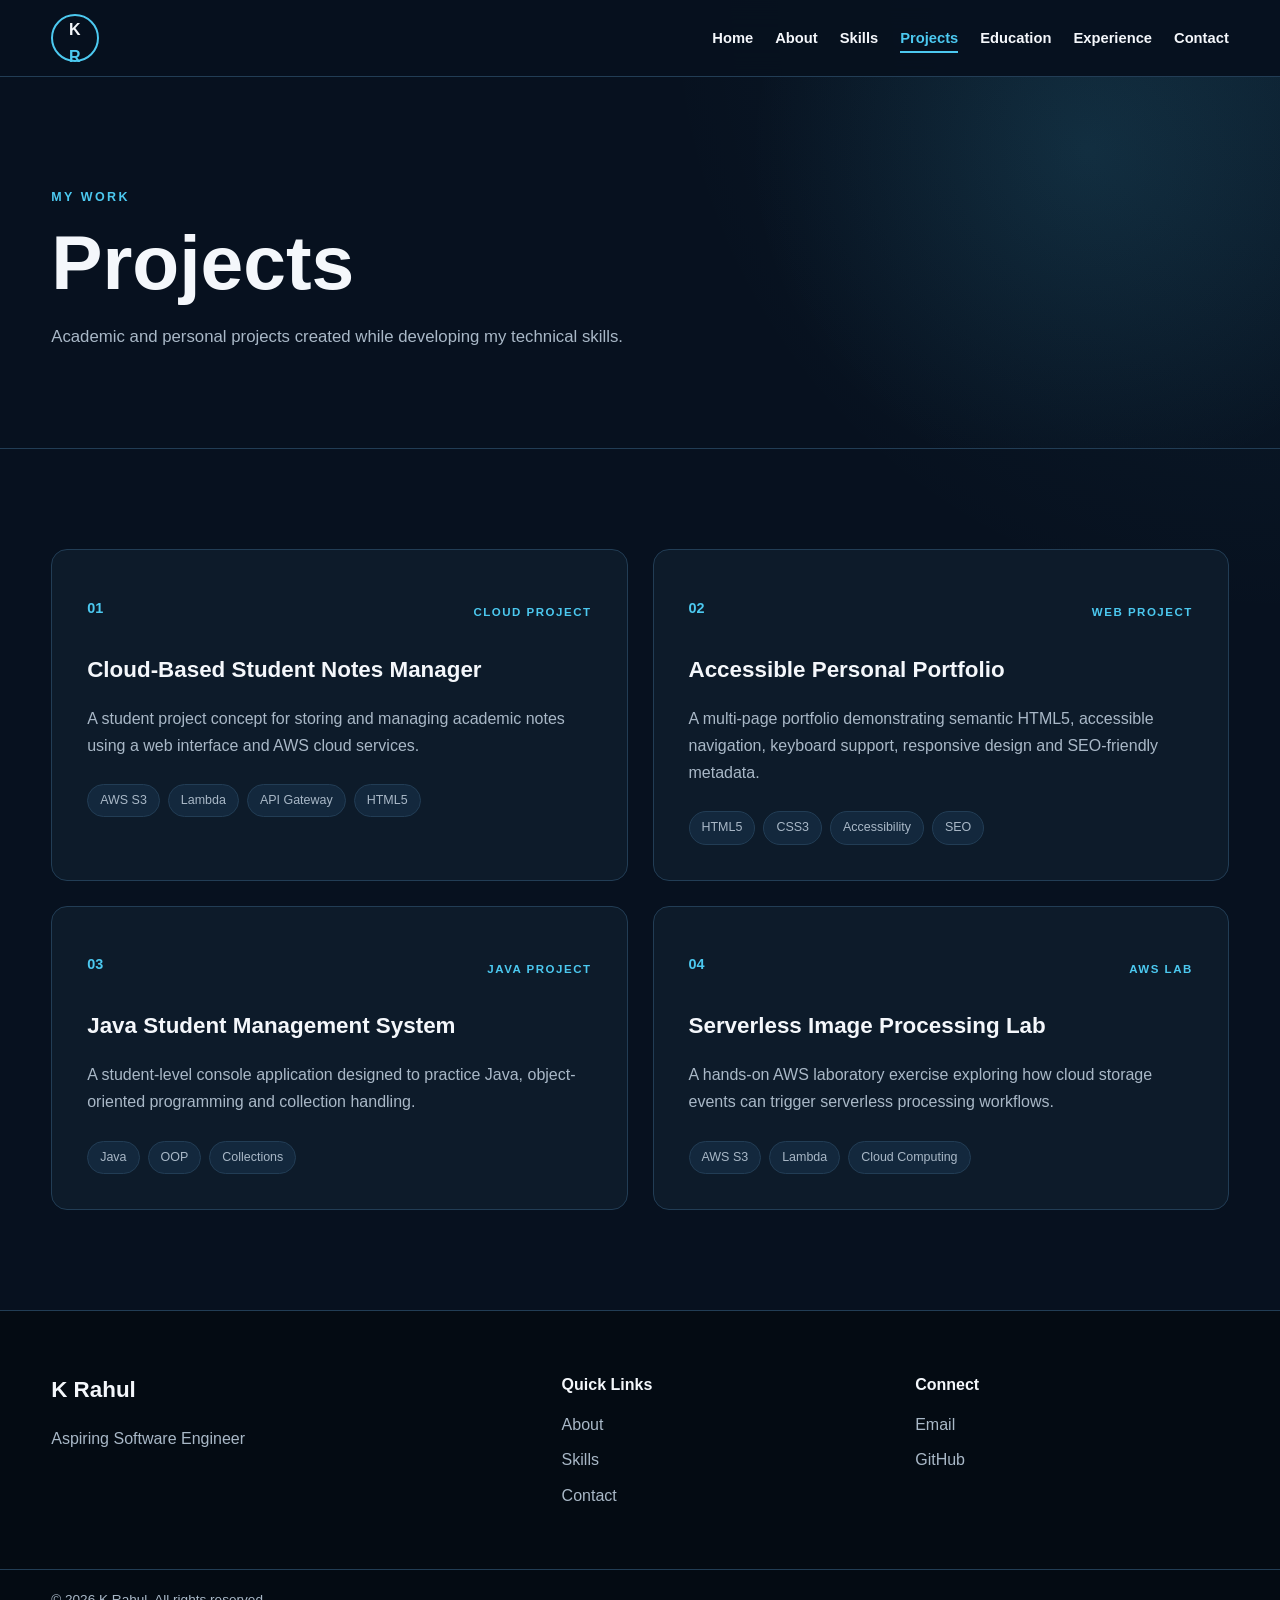
==== projects.html @ c0f90541 "Create portfolio website" ====
<!DOCTYPE html>
<html lang="en">

<head>

    <meta charset="UTF-8">

    <meta name="viewport" content="width=device-width, initial-scale=1.0">

    <title>Projects | K Rahul</title>

    <meta
        name="description"
        content="Academic and personal projects created by K Rahul using Java, HTML5 and AWS."
    >

    <link rel="icon" type="image/png" href="assets/icons/favicon.png">

    <link rel="stylesheet" href="css/style.css">

</head>

<body>

<a class="skip-link" href="#main-content">
    Skip to main content
</a>


<header class="site-header">

    <nav class="navbar container" aria-label="Primary navigation">

        <a class="logo" href="index.html">
            K<span>R</span>
        </a>

        <button
            class="menu-button"
            type="button"
            aria-expanded="false"
            aria-controls="primary-navigation"
            aria-label="Open navigation menu"
        >
            <span></span>
            <span></span>
            <span></span>
        </button>

        <ul class="nav-list" id="primary-navigation">

            <li><a href="index.html">Home</a></li>

            <li><a href="about.html">About</a></li>

            <li><a href="skills.html">Skills</a></li>

            <li>
                <a href="projects.html" aria-current="page">
                    Projects
                </a>
            </li>

            <li><a href="education.html">Education</a></li>

            <li><a href="experience.html">Experience</a></li>

            <li><a href="contact.html">Contact</a></li>

        </ul>

    </nav>

</header>


<main id="main-content">

    <section class="page-header" aria-labelledby="page-title">

        <div class="container">

            <p class="eyebrow">MY WORK</p>

            <h1 id="page-title">
                Projects
            </h1>

            <p>
                Academic and personal projects created while
                developing my technical skills.
            </p>

        </div>

    </section>


    <section class="section" aria-labelledby="project-list-title">

        <div class="container">

            <h2 id="project-list-title" class="visually-hidden">
                Project list
            </h2>

            <div class="project-grid">


                <article class="project-card">

                    <div class="project-top">

                        <span class="project-number">
                            01
                        </span>

                        <span class="project-type">
                            CLOUD PROJECT
                        </span>

                    </div>

                    <h3>
                        Cloud-Based Student Notes Manager
                    </h3>

                    <p>
                        A student project concept for storing and
                        managing academic notes using a web interface
                        and AWS cloud services.
                    </p>

                    <ul class="tag-list">
                        <li>AWS S3</li>
                        <li>Lambda</li>
                        <li>API Gateway</li>
                        <li>HTML5</li>
                    </ul>

                </article>


                <article class="project-card">

                    <div class="project-top">

                        <span class="project-number">
                            02
                        </span>

                        <span class="project-type">
                            WEB PROJECT
                        </span>

                    </div>

                    <h3>
                        Accessible Personal Portfolio
                    </h3>

                    <p>
                        A multi-page portfolio demonstrating semantic
                        HTML5, accessible navigation, keyboard support,
                        responsive design and SEO-friendly metadata.
                    </p>

                    <ul class="tag-list">
                        <li>HTML5</li>
                        <li>CSS3</li>
                        <li>Accessibility</li>
                        <li>SEO</li>
                    </ul>

                </article>


                <article class="project-card">

                    <div class="project-top">

                        <span class="project-number">
                            03
                        </span>

                        <span class="project-type">
                            JAVA PROJECT
                        </span>

                    </div>

                    <h3>
                        Java Student Management System
                    </h3>

                    <p>
                        A student-level console application designed
                        to practice Java, object-oriented programming
                        and collection handling.
                    </p>

                    <ul class="tag-list">
                        <li>Java</li>
                        <li>OOP</li>
                        <li>Collections</li>
                    </ul>

                </article>


                <article class="project-card">

                    <div class="project-top">

                        <span class="project-number">
                            04
                        </span>

                        <span class="project-type">
                            AWS LAB
                        </span>

                    </div>

                    <h3>
                        Serverless Image Processing Lab
                    </h3>

                    <p>
                        A hands-on AWS laboratory exercise exploring
                        how cloud storage events can trigger serverless
                        processing workflows.
                    </p>

                    <ul class="tag-list">
                        <li>AWS S3</li>
                        <li>Lambda</li>
                        <li>Cloud Computing</li>
                    </ul>

                </article>


            </div>

        </div>

    </section>

</main>


<footer class="site-footer">

    <div class="container footer-grid">

        <div>
            <a class="footer-logo" href="index.html">
                K Rahul
            </a>
            <p>Aspiring Software Engineer</p>
        </div>

        <div>
            <h2>Quick Links</h2>

            <ul class="footer-links">
                <li><a href="about.html">About</a></li>
                <li><a href="skills.html">Skills</a></li>
                <li><a href="contact.html">Contact</a></li>
            </ul>
        </div>

        <div>
            <h2>Connect</h2>

            <ul class="footer-links">
                <li>
                    <a href="mailto:kalapatirahul1@gmail.com">
                        Email
                    </a>
                </li>
                <li>
                    <a href="https://github.com/kalapatirahul"
                       target="_blank"
                       rel="noopener noreferrer">
                        GitHub
                    </a>
                </li>
            </ul>
        </div>

    </div>

    <div class="footer-bottom">

        <div class="container">

            <p>
                &copy; 2026 K Rahul. All rights reserved.
            </p>

        </div>

    </div>

</footer>


<script src="js/script.js"></script>

</body>
</html>
---- css/style.css ----
/* =========================================
   K RAHUL PORTFOLIO
   Professional Accessible Stylesheet
========================================= */


/* =========================================
   VARIABLES
========================================= */

:root {

    --background: #07111f;

    --background-secondary: #0a1726;

    --surface: #0d1b2a;

    --surface-light: #13283d;

    --text: #f4f7fb;

    --text-muted: #a9b8c7;

    --accent: #4cc9f0;

    --accent-light: #8ce1fa;

    --border: #223d55;

    --focus: #ffd166;

    --danger: #ff8c8c;

    --max-width: 1180px;

    --radius: 16px;

    --shadow:
        0 20px 60px rgba(0, 0, 0, 0.25);

}


/* =========================================
   RESET
========================================= */

* {
    box-sizing: border-box;
}

html {
    scroll-behavior: smooth;
}

body {

    margin: 0;

    background:
        radial-gradient(
            circle at top right,
            rgba(76, 201, 240, 0.07),
            transparent 30%
        ),
        var(--background);

    color: var(--text);

    font-family:
        Inter,
        Arial,
        Helvetica,
        sans-serif;

    line-height: 1.7;

}

img {
    max-width: 100%;
    display: block;
}

button,
input,
textarea {
    font: inherit;
}

a {
    color: var(--accent);
}

a:hover {
    color: var(--accent-light);
}

::selection {
    background: var(--accent);
    color: #06111d;
}


/* =========================================
   ACCESSIBILITY
========================================= */

.skip-link {

    position: fixed;

    top: -100px;
    left: 20px;

    z-index: 9999;

    padding: 12px 18px;

    background: var(--focus);

    color: #000;

    border-radius: 8px;

    font-weight: 700;

    text-decoration: none;

}

.skip-link:focus {
    top: 15px;
}


.visually-hidden {

    position: absolute;

    width: 1px;
    height: 1px;

    padding: 0;
    margin: -1px;

    overflow: hidden;

    clip: rect(0, 0, 0, 0);

    white-space: nowrap;

    border: 0;

}


a:focus-visible,
button:focus-visible,
input:focus-visible,
textarea:focus-visible {

    outline: 3px solid var(--focus);

    outline-offset: 4px;

}


/* =========================================
   CONTAINER
========================================= */

.container {

    width: min(
        92%,
        var(--max-width)
    );

    margin-inline: auto;

}


/* =========================================
   HEADER
========================================= */

.site-header {

    position: sticky;

    top: 0;

    z-index: 1000;

    background:
        rgba(7, 17, 31, 0.95);

    border-bottom:
        1px solid var(--border);

    backdrop-filter:
        blur(15px);

}


.navbar {

    min-height: 76px;

    display: flex;

    align-items: center;

    justify-content: space-between;

    gap: 30px;

}


.logo {

    width: 48px;
    height: 48px;

    display: grid;

    place-items: center;

    border:
        2px solid var(--accent);

    border-radius: 50%;

    color: var(--text);

    text-decoration: none;

    font-weight: 900;

    letter-spacing: 1px;

}

.logo span {
    color: var(--accent);
}


.nav-list {

    display: flex;

    align-items: center;

    gap: 22px;

    list-style: none;

    margin: 0;

    padding: 0;

}


.nav-list a {

    position: relative;

    color: var(--text);

    text-decoration: none;

    font-size: 0.92rem;

    font-weight: 600;

}


.nav-list a::after {

    content: "";

    position: absolute;

    left: 0;
    bottom: -7px;

    width: 0;

    height: 2px;

    background: var(--accent);

    transition: width 0.2s ease;

}


.nav-list a:hover::after,
.nav-list a[aria-current="page"]::after {

    width: 100%;

}


.nav-list a[aria-current="page"] {
    color: var(--accent);
}


/* Mobile menu button */

.menu-button {

    display: none;

    width: 45px;
    height: 45px;

    border:
        1px solid var(--border);

    border-radius: 8px;

    background:
        var(--surface);

    cursor: pointer;

}


.menu-button span {

    display: block;

    width: 22px;

    height: 2px;

    margin: 5px auto;

    background: var(--text);

}


/* =========================================
   HERO
========================================= */

.hero {

    position: relative;

    min-height: 88vh;

    display: flex;

    align-items: center;

    overflow: hidden;

}


.hero-background {

    position: absolute;

    inset: 0;

    pointer-events: none;

    background:
        radial-gradient(
            circle at 80% 20%,
            rgba(76, 201, 240, 0.15),
            transparent 30%
        ),
        radial-gradient(
            circle at 20% 80%,
            rgba(76, 201, 240, 0.06),
            transparent 30%
        );

}


.hero-container {

    position: relative;

    display: grid;

    grid-template-columns:
        1.5fr 0.8fr;

    gap: 80px;

    align-items: center;

    padding-block: 90px;

}


.eyebrow {

    margin: 0 0 14px;

    color: var(--accent);

    font-size: 0.78rem;

    font-weight: 800;

    letter-spacing: 2.5px;

}


.hero h1 {

    margin: 0;

    font-size:
        clamp(
            3rem,
            7vw,
            6rem
        );

    line-height: 1.05;

    letter-spacing: -3px;

}


.hero h1 span {
    color: var(--accent);
}


.hero h2 {

    margin: 20px 0;

    color: var(--text-muted);

    font-size:
        clamp(
            1.3rem,
            3vw,
            2rem
        );

}


.hero-description {

    max-width: 680px;

    color: var(--text-muted);

    font-size: 1.05rem;

}


.hero-buttons {

    display: flex;

    flex-wrap: wrap;

    gap: 14px;

    margin-top: 32px;

}


/* =========================================
   BUTTONS
========================================= */

.button {

    display: inline-flex;

    align-items: center;

    justify-content: center;

    min-height: 48px;

    padding:
        11px 22px;

    border-radius: 9px;

    border:
        2px solid var(--accent);

    font-weight: 700;

    text-decoration: none;

    cursor: pointer;

    transition:
        transform 0.2s ease,
        background 0.2s ease;

}


.button:hover {

    transform:
        translateY(-2px);

}


.primary-button {

    background:
        var(--accent);

    color:
        #06111d;

}


.primary-button:hover {

    background:
        var(--accent-light);

    color:
        #06111d;

}


.secondary-button {

    background:
        transparent;

    color:
        var(--text);

}


.secondary-button:hover {

    background:
        var(--surface-light);

}


/* =========================================
   PROFILE CARD
========================================= */

.profile-card {

    padding: 38px;

    background:
        linear-gradient(
            145deg,
            var(--surface),
            var(--background-secondary)
        );

    border:
        1px solid var(--border);

    border-radius:
        24px;

    text-align: center;

    box-shadow:
        var(--shadow);

}


.profile-image-container {

    width: 150px;
    height: 150px;

    margin:
        0 auto 25px;

    padding: 5px;

    border:
        2px solid var(--accent);

    border-radius: 50%;

}


.profile-image {

    width: 100%;
    height: 100%;

    object-fit: cover;

    border-radius: 50%;

}


.profile-card h2 {
    margin-bottom: 5px;
}


.profile-card > p {

    margin-top: 0;

    color: var(--text-muted);

}


.profile-details {

    margin-top: 30px;

    text-align: left;

}


.profile-details div {

    padding:
        13px 0;

    border-bottom:
        1px solid var(--border);

}


.profile-details span {

    display: block;

    color: var(--text-muted);

    font-size: 0.8rem;

}


.profile-details strong {

    display: block;

    margin-top: 3px;

}


/* =========================================
   GENERAL SECTIONS
========================================= */

.section {

    padding:
        100px 0;

}


.section-dark {

    background:
        var(--background-secondary);

    border-top:
        1px solid var(--border);

    border-bottom:
        1px solid var(--border);

}


.section-heading {

    max-width: 750px;

    margin-bottom: 50px;

}


.section-heading h2 {

    margin: 0;

    font-size:
        clamp(
            2rem,
            5vw,
            3.2rem
        );

    line-height: 1.15;

}


/* =========================================
   ABOUT PREVIEW
========================================= */

.about-preview {

    display: grid;

    grid-template-columns:
        1.5fr 0.8fr;

    gap: 40px;

    align-items: center;

}


.about-preview p {

    max-width: 750px;

    color: var(--text-muted);

    font-size: 1.05rem;

}


.text-link {

    display: inline-block;

    margin-top: 10px;

    font-weight: 700;

}


.quote-card {

    padding: 35px;

    background:
        var(--surface);

    border:
        1px solid var(--border);

    border-radius:
        var(--radius);

}


.quote-mark {

    display: block;

    color: var(--accent);

    font-size: 4rem;

    line-height: 0.8;

}


.quote-card p {

    margin: 20px 0 0;

    color: var(--text);

    font-size: 1.25rem;

    font-weight: 700;

}


/* =========================================
   SKILLS PREVIEW
========================================= */

.skills-preview {

    display: grid;

    grid-template-columns:
        repeat(5, 1fr);

    gap: 18px;

}


.skill-mini-card {

    padding: 30px 20px;

    background:
        var(--surface);

    border:
        1px solid var(--border);

    border-radius:
        var(--radius);

    text-align: center;

    transition:
        transform 0.2s ease,
        border-color 0.2s ease;

}


.skill-mini-card:hover {

    transform:
        translateY(-5px);

    border-color:
        var(--accent);

}


.skill-mini-card span {

    display: grid;

    place-items: center;

    width: 55px;
    height: 55px;

    margin:
        0 auto 15px;

    border-radius: 12px;

    background:
        var(--surface-light);

    color:
        var(--accent);

    font-size: 1.3rem;

    font-weight: 900;

}


.skill-mini-card h3 {

    margin: 0;

    font-size: 1rem;

}


/* =========================================
   PROJECT PREVIEW
========================================= */

.project-preview-grid {

    display: grid;

    grid-template-columns:
        repeat(3, 1fr);

    gap: 25px;

}


.project-preview-card {

    padding: 30px;

    background:
        var(--surface);

    border:
        1px solid var(--border);

    border-radius:
        var(--radius);

    transition:
        transform 0.2s ease,
        border-color 0.2s ease;

}


.project-preview-card:hover {

    transform:
        translateY(-5px);

    border-color:
        var(--accent);

}


.project-number {

    color:
        var(--accent);

    font-size: 0.9rem;

    font-weight: 900;

}


.project-type {

    margin:
        18px 0 8px;

    color:
        var(--accent);

    font-size:
        0.72rem;

    font-weight:
        800;

    letter-spacing:
        1.5px;

}


.project-preview-card h3 {

    margin:
        0 0 15px;

}


.project-preview-card p {

    color:
        var(--text-muted);

}


.project-preview-card a {

    display: inline-block;

    margin-top: 12px;

    font-weight: 700;

}


/* =========================================
   PAGE HEADER
========================================= */

.page-header {

    padding:
        110px 0 80px;

    background:
        radial-gradient(
            circle at 85% 20%,
            rgba(76, 201, 240, 0.12),
            transparent 30%
        );

    border-bottom:
        1px solid var(--border);

}


.page-header h1 {

    margin:
        0 0 20px;

    font-size:
        clamp(
            2.7rem,
            6vw,
            5rem
        );

    line-height:
        1.05;

}


.page-header > div > p:last-child {

    max-width:
        700px;

    color:
        var(--text-muted);

    font-size:
        1.05rem;

}


/* =========================================
   TWO COLUMN
========================================= */

.two-column {

    display: grid;

    grid-template-columns:
        1.4fr 0.8fr;

    gap: 30px;

}


.content-card {

    padding: 38px;

    background:
        var(--surface);

    border:
        1px solid var(--border);

    border-radius:
        var(--radius);

}


.content-card p {

    color:
        var(--text-muted);

}


.check-list {

    padding-left:
        20px;

}


.check-list li {

    margin-bottom:
        15px;

}


/* =========================================
   INTERESTS
========================================= */

.interest-grid {

    display: grid;

    grid-template-columns:
        repeat(3, 1fr);

    gap: 25px;

}


.interest-card {

    padding: 30px;

    background:
        var(--surface);

    border:
        1px solid var(--border);

    border-radius:
        var(--radius);

}


.interest-card p {

    color:
        var(--text-muted);

}


/* =========================================
   SKILLS PAGE
========================================= */

.skills-grid {

    display: grid;

    grid-template-columns:
        repeat(3, 1fr);

    gap: 25px;

}


.skill-card {

    padding:
        35px;

    background:
        var(--surface);

    border:
        1px solid var(--border);

    border-radius:
        var(--radius);

    transition:
        transform 0.2s ease,
        border-color 0.2s ease;

}


.skill-card:hover {

    transform:
        translateY(-5px);

    border-color:
        var(--accent);

}


.skill-icon {

    display: grid;

    place-items: center;

    width: 60px;
    height: 60px;

    margin-bottom:
        22px;

    background:
        var(--surface-light);

    border-radius:
        14px;

    color:
        var(--accent);

    font-weight:
        900;

    font-size:
        1.4rem;

}


.skill-card p {

    color:
        var(--text-muted);

}


.skill-card ul {

    padding-left:
        20px;

    color:
        var(--text-muted);

}


.skill-card li {

    margin-bottom:
        7px;

}


/* =========================================
   PROJECTS
========================================= */

.project-grid {

    display: grid;

    grid-template-columns:
        repeat(2, 1fr);

    gap: 25px;

}


.project-card {

    padding:
        35px;

    background:
        var(--surface);

    border:
        1px solid var(--border);

    border-radius:
        var(--radius);

    transition:
        transform 0.2s ease,
        border-color 0.2s ease;

}


.project-card:hover {

    transform:
        translateY(-5px);

    border-color:
        var(--accent);

}


.project-top {

    display:
        flex;

    align-items:
        center;

    justify-content:
        space-between;

    gap:
        20px;

}


.project-card h3 {

    margin:
        20px 0 12px;

    font-size:
        1.4rem;

}


.project-card > p {

    color:
        var(--text-muted);

}


.tag-list {

    display:
        flex;

    flex-wrap:
        wrap;

    gap:
        8px;

    list-style:
        none;

    margin:
        25px 0 0;

    padding:
        0;

}


.tag-list li {

    padding:
        5px 12px;

    background:
        var(--surface-light);

    border:
        1px solid var(--border);

    border-radius:
        20px;

    color:
        var(--text-muted);

    font-size:
        0.78rem;

}


/* =========================================
   EDUCATION
========================================= */

.education-card {

    display:
        grid;

    grid-template-columns:
        150px 1fr;

    gap:
        40px;

    padding:
        45px;

    background:
        var(--surface);

    border:
        1px solid var(--border);

    border-radius:
        var(--radius);

}


.education-year {

    color:
        var(--accent);

    font-size:
        2.5rem;

    font-weight:
        900;

}


.education-card h2 {

    margin:
        0 0 10px;

}


.education-card h3 {

    color:
        var(--text-muted);

}


.education-card p {

    color:
        var(--text-muted);

}


.education-topics,
.technology-list {

    display:
        flex;

    flex-wrap:
        wrap;

    gap:
        8px;

    margin-top:
        25px;

}


.education-topics span,
.technology-list span {

    padding:
        7px 13px;

    background:
        var(--surface-light);

    border:
        1px solid var(--border);

    border-radius:
        20px;

    font-size:
        0.8rem;

}


/* =========================================
   EXPERIENCE
========================================= */

.experience-card {

    max-width:
        900px;

    padding:
        45px;

    background:
        var(--surface);

    border:
        1px solid var(--border);

    border-radius:
        var(--radius);

}


.experience-header {

    display:
        flex;

    align-items:
        flex-start;

    justify-content:
        space-between;

    gap:
        30px;

}


.experience-header h2 {

    margin:
        0;

}


.experience-badge {

    padding:
        8px 15px;

    border:
        1px solid var(--accent);

    border-radius:
        20px;

    color:
        var(--accent);

    font-weight:
        800;

}


.experience-card > p {

    color:
        var(--text-muted);

}


.experience-list {

    padding-left:
        22px;

}


.experience-list li {

    margin-bottom:
        13px;

}


/* =========================================
   CONTACT
========================================= */

.contact-layout {

    display:
        grid;

    grid-template-columns:
        0.8fr 1.2fr;

    gap:
        30px;

}


.contact-information,
.form-card {

    padding:
        38px;

    background:
        var(--surface);

    border:
        1px solid var(--border);

    border-radius:
        var(--radius);

}


.contact-information > p:not(.eyebrow) {

    color:
        var(--text-muted);

}


.contact-information address {

    margin-top:
        35px;

    font-style:
        normal;

}


.contact-item {

    padding:
        18px 0;

    border-bottom:
        1px solid var(--border);

}


.contact-label {

    display:
        block;

    margin-bottom:
        4px;

    color:
        var(--text-muted);

    font-size:
        0.8rem;

    font-weight:
        700;

    text-transform:
        uppercase;

    letter-spacing:
        1px;

}


.form-group {

    margin-bottom:
        23px;

}


.form-group label {

    display:
        block;

    margin-bottom:
        8px;

    font-weight:
        700;

}


.form-group input,
.form-group textarea {

    width:
        100%;

    padding:
        13px 15px;

    background:
        #07131f;

    color:
        var(--text);

    border:
        1px solid var(--border);

    border-radius:
        8px;

}


.form-group textarea {

    resize:
        vertical;

}


.form-group small {

    display:
        block;

    margin-top:
        6px;

    color:
        var(--text-muted);

    font-size:
        0.8rem;

}


.form-group input:invalid:not(:placeholder-shown),
.form-group textarea:invalid:not(:placeholder-shown) {

    border-color:
        var(--danger);

}


.form-status {

    min-height:
        25px;

    margin-top:
        18px;

    color:
        var(--accent);

    font-weight:
        700;

}


/* =========================================
   FOOTER
========================================= */

.site-footer {

    background:
        #040b13;

    border-top:
        1px solid var(--border);

}


.footer-grid {

    display:
        grid;

    grid-template-columns:
        1.5fr 1fr 1fr;

    gap:
        40px;

    padding:
        60px 0;

}


.footer-logo {

    color:
        var(--text);

    font-size:
        1.4rem;

    font-weight:
        900;

    text-decoration:
        none;

}


.footer-grid p {

    color:
        var(--text-muted);

}


.footer-grid h2 {

    margin-top:
        0;

    font-size:
        1rem;

}


.footer-links {

    display:
        grid;

    gap:
        8px;

    list-style:
        none;

    padding:
        0;

    margin:
        0;

}


.footer-links a {

    color:
        var(--text-muted);

    text-decoration:
        none;

}


.footer-links a:hover {

    color:
        var(--accent);

}


.footer-bottom {

    border-top:
        1px solid var(--border);

}


.footer-bottom p {

    padding:
        18px 0;

    margin:
        0;

    color:
        var(--text-muted);

    font-size:
        0.85rem;

}


/* =========================================
   RESPONSIVE DESIGN
========================================= */

@media (max-width: 950px) {

    .hero-container,
    .about-preview,
    .two-column,
    .contact-layout {

        grid-template-columns:
            1fr;

    }


    .skills-preview {

        grid-template-columns:
            repeat(3, 1fr);

    }


    .project-preview-grid {

        grid-template-columns:
            repeat(2, 1fr);

    }


    .skills-grid {

        grid-template-columns:
            repeat(2, 1fr);

    }


    .footer-grid {

        grid-template-columns:
            repeat(2, 1fr);

    }

}


@media (max-width: 700px) {

    .menu-button {

        display:
            block;

    }


    .nav-list {

        position:
            absolute;

        top:
            76px;

        left:
            0;

        right:
            0;

        display:
            none;

        flex-direction:
            column;

        align-items:
            stretch;

        gap:
            0;

        padding:
            15px 5% 25px;

        background:
            var(--background);

        border-bottom:
            1px solid var(--border);

    }


    .nav-list.is-open {

        display:
            flex;

    }


    .nav-list li {

        padding:
            8px 0;

    }


    .nav-list a {

        display:
            block;

        padding:
            7px 0;

    }


    .hero {

        min-height:
            auto;

    }


    .hero-container {

        padding:
            80px 0;

    }


    .hero h1 {

        letter-spacing:
            -2px;

    }


    .skills-preview,
    .project-preview-grid,
    .skills-grid,
    .project-grid,
    .interest-grid {

        grid-template-columns:
            1fr;

    }


    .education-card {

        grid-template-columns:
            1fr;

        gap:
            15px;

    }


    .education-year {

        font-size:
            2rem;

    }


    .experience-header {

        flex-direction:
            column;

    }


    .footer-grid {

        grid-template-columns:
            1fr;

    }

}


@media (max-width: 480px) {

    .section {

        padding:
            70px 0;

    }


    .page-header {

        padding:
            80px 0 60px;

    }


    .profile-card,
    .content-card,
    .skill-card,
    .project-card,
    .experience-card,
    .form-card,
    .contact-information {

        padding:
            25px;

    }


    .hero-buttons {

        flex-direction:
            column;

    }


    .hero-buttons .button {

        width:
            100%;

    }

}


/* =========================================
   REDUCED MOTION
========================================= */

@media (prefers-reduced-motion: reduce) {

    html {

        scroll-behavior:
            auto;

    }


    *,
    *::before,
    *::after {

        animation:
            none !important;

        transition:
            none !important;

    }

}
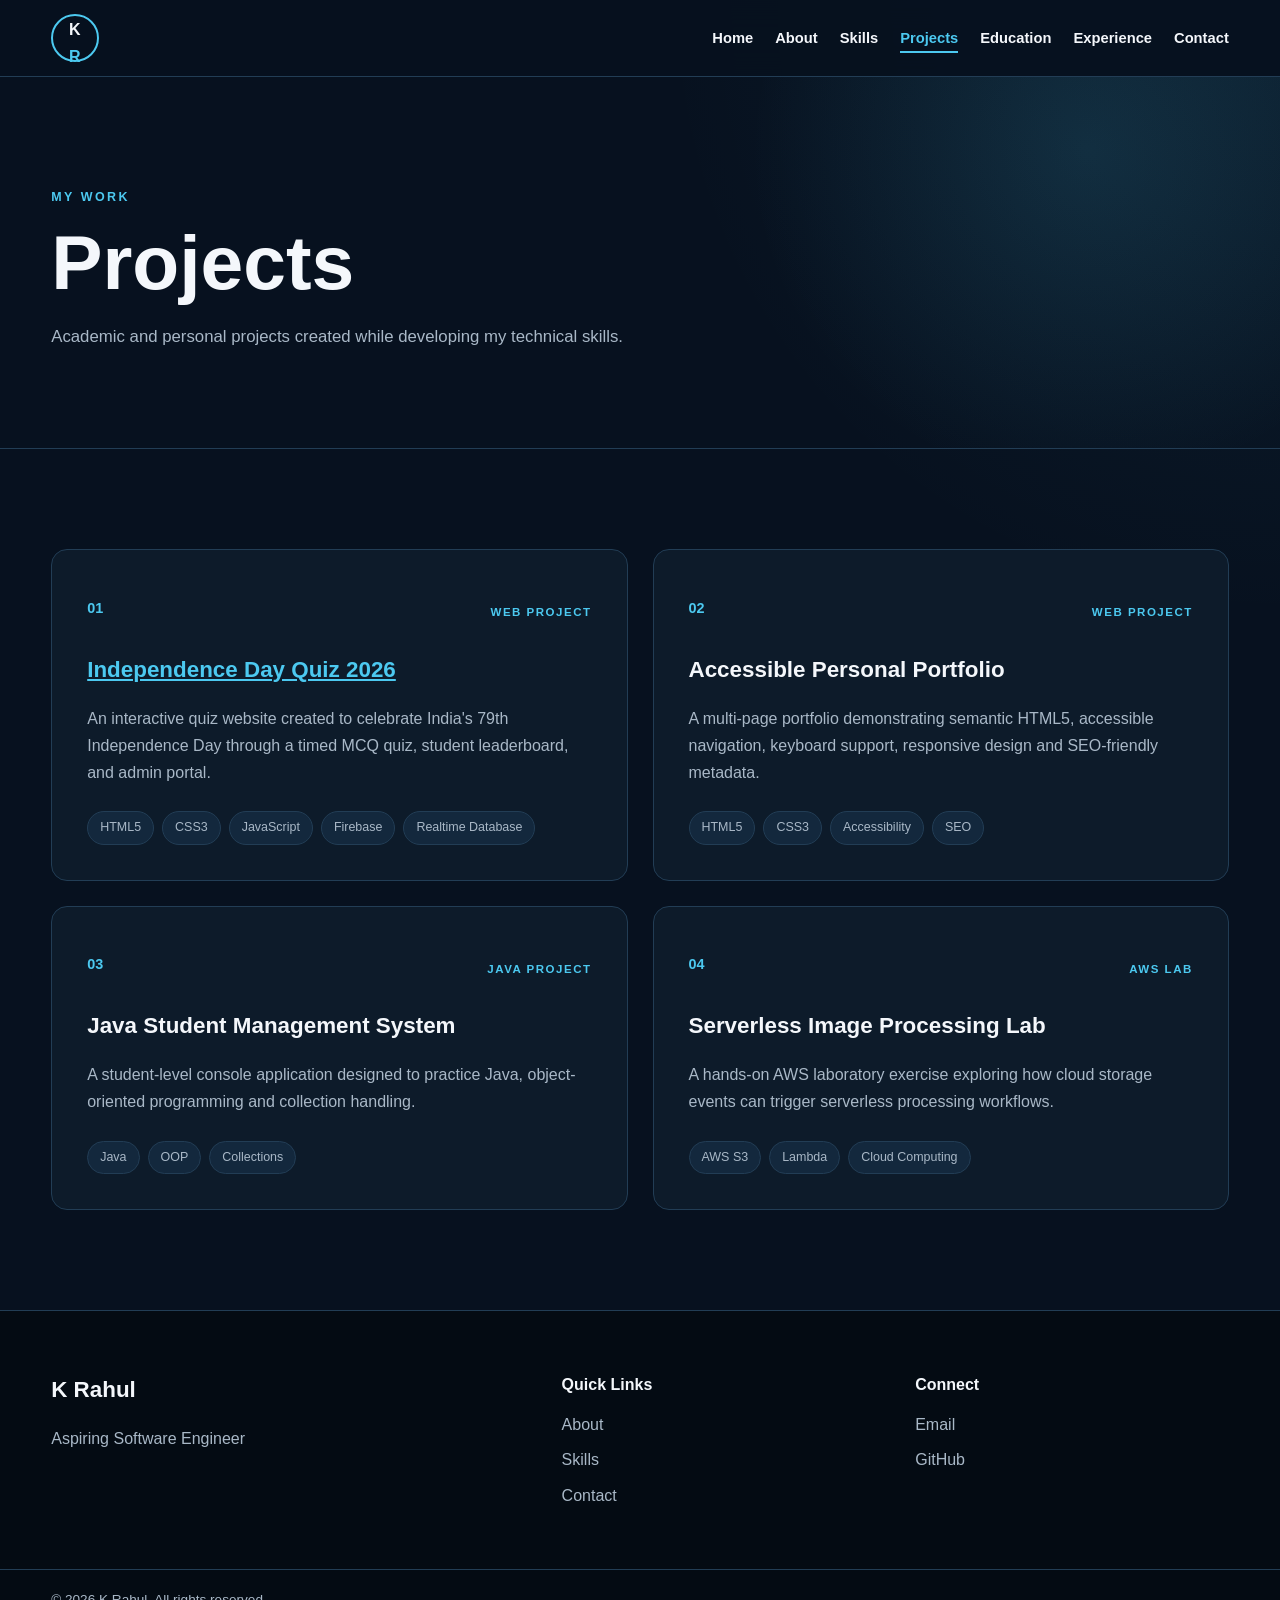
==== commit 444fd53f: "Update projects.html" ====
--- a/projects.html
+++ b/projects.html
@@ -107,6 +107,8 @@
             <div class="project-grid">
 
 
+                <!-- PROJECT 01 -->
+
                 <article class="project-card">
 
                     <div class="project-top">
@@ -116,30 +118,39 @@
                         </span>
 
                         <span class="project-type">
-                            CLOUD PROJECT
+                            WEB PROJECT
                         </span>
 
                     </div>
 
                     <h3>
-                        Cloud-Based Student Notes Manager
+                        <a
+                            href="https://kalapatirahul.github.io/quiz/"
+                            target="_blank"
+                            rel="noopener noreferrer"
+                        >
+                            Independence Day Quiz 2026
+                        </a>
                     </h3>
 
                     <p>
-                        A student project concept for storing and
-                        managing academic notes using a web interface
-                        and AWS cloud services.
+                        An interactive quiz website created to celebrate
+                        India's 79th Independence Day through a timed MCQ
+                        quiz, student leaderboard, and admin portal.
                     </p>
 
                     <ul class="tag-list">
-                        <li>AWS S3</li>
-                        <li>Lambda</li>
-                        <li>API Gateway</li>
                         <li>HTML5</li>
+                        <li>CSS3</li>
+                        <li>JavaScript</li>
+                        <li>Firebase</li>
+                        <li>Realtime Database</li>
                     </ul>
 
                 </article>
 
+
+                <!-- PROJECT 02 -->
 
                 <article class="project-card">
 
@@ -175,6 +186,8 @@
                 </article>
 
 
+                <!-- PROJECT 03 -->
+
                 <article class="project-card">
 
                     <div class="project-top">
@@ -207,6 +220,8 @@
 
                 </article>
 
+
+                <!-- PROJECT 04 -->
 
                 <article class="project-card">
 
@@ -280,10 +295,13 @@
                         Email
                     </a>
                 </li>
+
                 <li>
-                    <a href="https://github.com/kalapatirahul"
-                       target="_blank"
-                       rel="noopener noreferrer">
+                    <a
+                        href="https://github.com/kalapatirahul"
+                        target="_blank"
+                        rel="noopener noreferrer"
+                    >
                         GitHub
                     </a>
                 </li>
@@ -310,4 +328,4 @@
 <script src="js/script.js"></script>
 
 </body>
-</html>+</html>
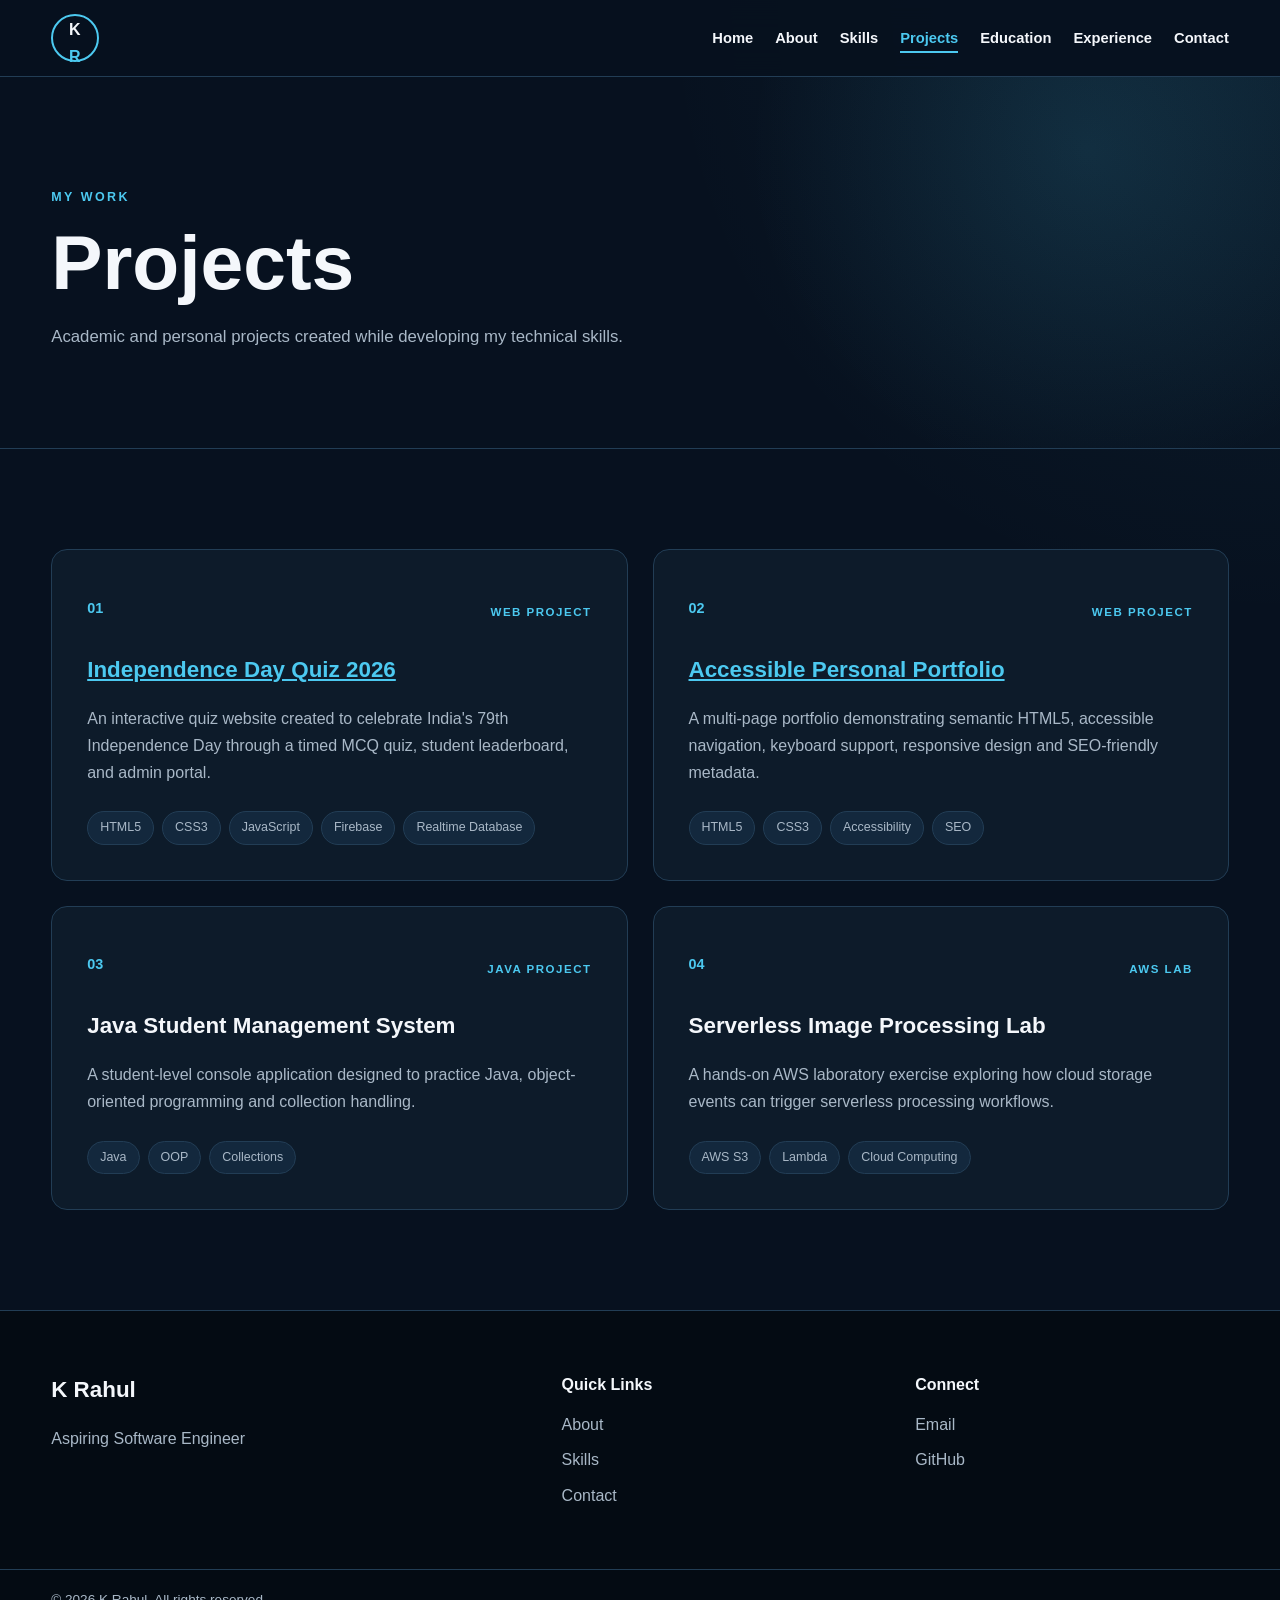
==== commit 71e92616: "Update projects.html" ====
--- a/projects.html
+++ b/projects.html
@@ -167,7 +167,13 @@
                     </div>
 
                     <h3>
-                        Accessible Personal Portfolio
+                        <a
+                            href="https://kalapatirahul.github.io/K-Rahul-Portfolio/"
+                            target="_blank"
+                            rel="noopener noreferrer"
+                        >
+                            Accessible Personal Portfolio
+                        </a>
                     </h3>
 
                     <p>
@@ -290,6 +296,7 @@
             <h2>Connect</h2>
 
             <ul class="footer-links">
+
                 <li>
                     <a href="mailto:kalapatirahul1@gmail.com">
                         Email
@@ -305,7 +312,9 @@
                         GitHub
                     </a>
                 </li>
+
             </ul>
+
         </div>
 
     </div>
